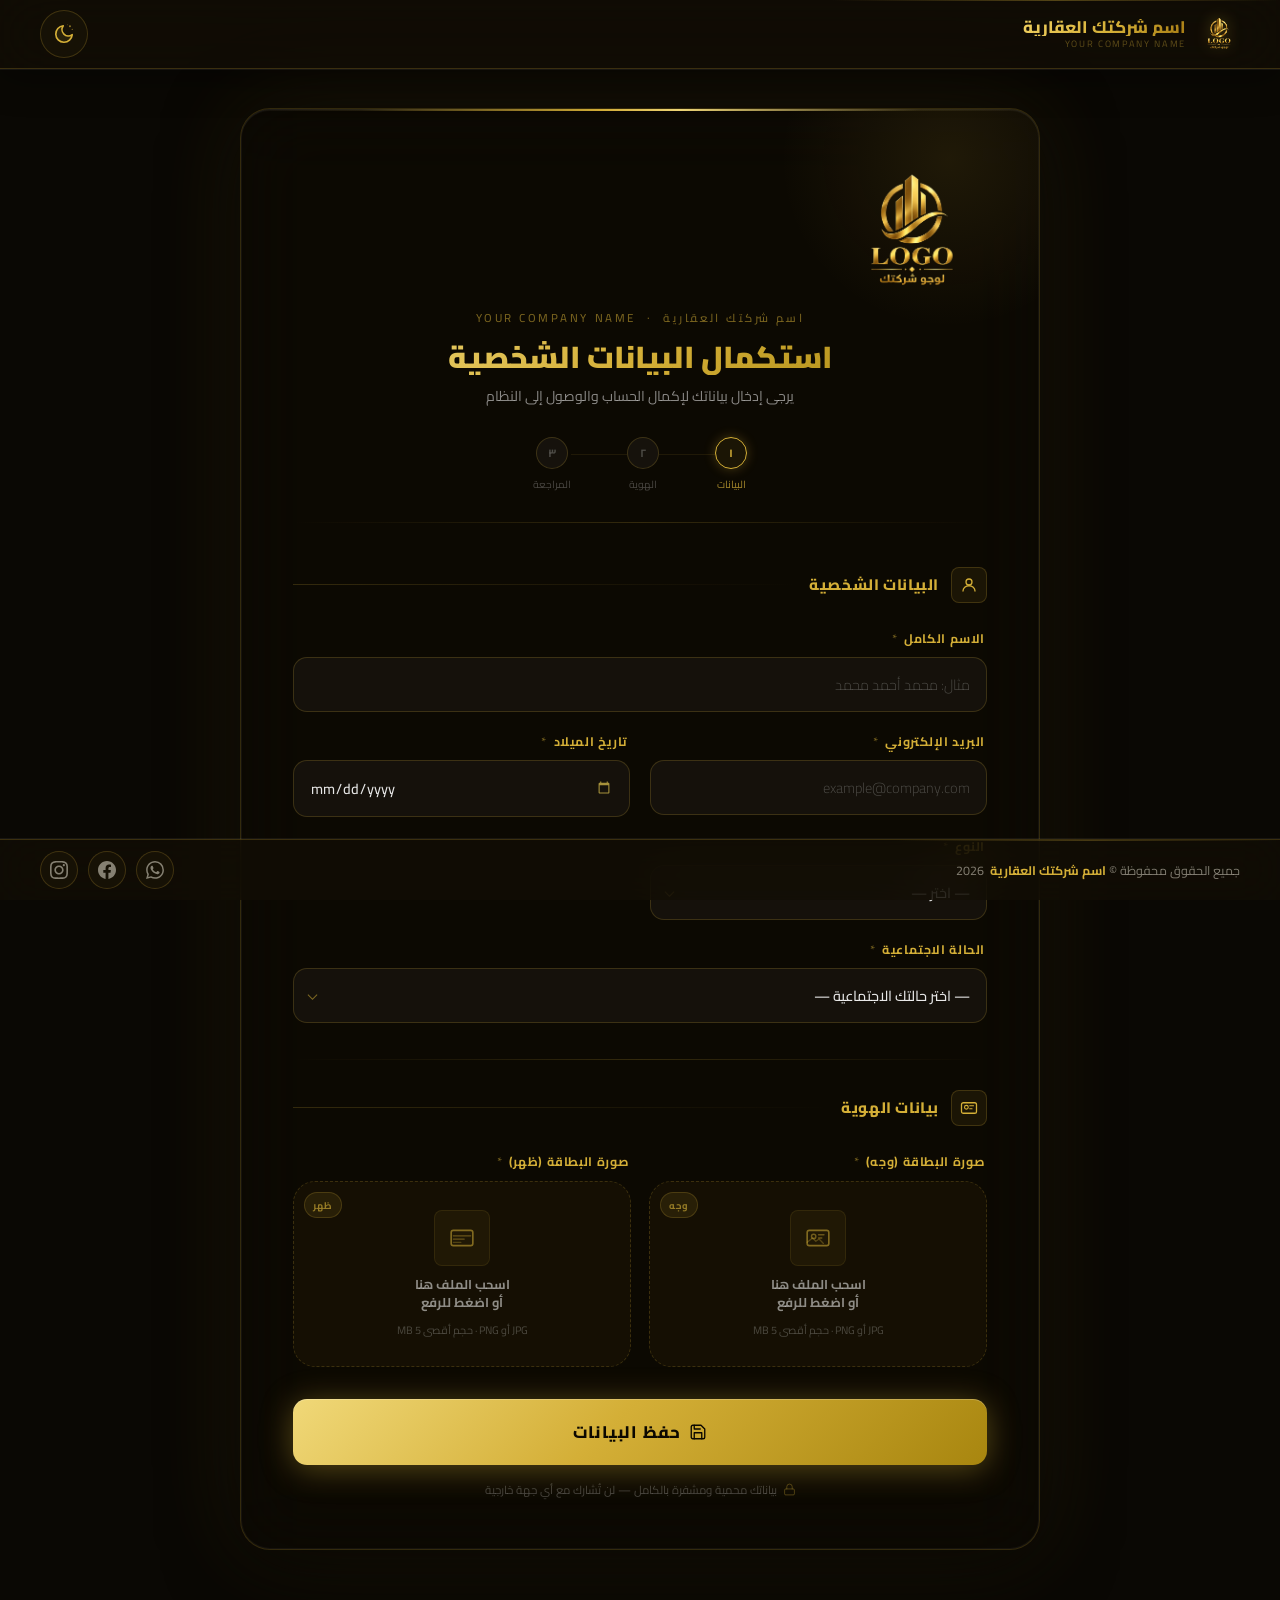
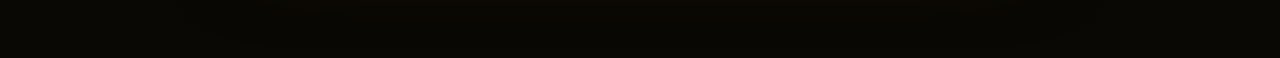
==== frist-register.html @ 08006847 "Add files via upload" ====
<!DOCTYPE html>
<html lang="ar" dir="rtl">

<head>
    <meta charset="UTF-8" />
    <meta name="viewport" content="width=device-width, initial-scale=1.0" />
    <title>استكمال البيانات — اسم شركتك العقارية</title>
    <!-- Favicon لجميع الأجهزة -->
    <link rel="icon" type="image/png" sizes="512x512" href="IMG/logo.png">
    <link rel="preconnect" href="https://fonts.googleapis.com" />
    <link href="https://fonts.googleapis.com/css2?family=Cairo:wght@300;400;500;600;700;800;900&display=swap"
        rel="stylesheet" />
    <!-- css link -->
    <link rel="stylesheet" href="CSS/register.css">
    <link rel="stylesheet" href="CSS/nav.css">
    <link rel="stylesheet" href="CSS/footer.css">
</head>

<body>
    <!-- =====================================================
    NAVBAR
====================================================== -->
    <header id="navbar" role="banner">
        <a class="nav-brand" href="#" aria-label="الصفحة الرئيسية — اسم شركتك العقارية">
            <!-- Logo mark -->
            <img src="IMG/logo.png" alt="شعار شركتك العقارية" class="nav-logo">
            <div class="nav-brand-text">
                <span class="nav-name-ar">اسم شركتك العقارية</span>
                <span class="nav-name-en">Your Company Name</span>
            </div>
        </a>

        <!-- Theme toggle -->
        <button class="theme-btn" id="themeToggle" aria-label="تبديل الوضع المظلم / الفاتح" type="button">
            <!-- Moon (dark mode icon) -->
            <svg class="theme-icon icon-moon" viewBox="0 0 24 24" fill="none" xmlns="http://www.w3.org/2000/svg"
                aria-hidden="true">
                <path d="M21 12.79A9 9 0 1 1 11.21 3a7 7 0 0 0 9.79 9.79z" stroke="#D4AF37" stroke-width="1.8"
                    stroke-linecap="round" stroke-linejoin="round" fill="rgba(212,175,55,.10)" />
                <!-- Stars -->
                <circle cx="18.5" cy="3.5" r="1" fill="#D4AF37" opacity=".7" />
                <circle cx="21" cy="7" r=".7" fill="#D4AF37" opacity=".5" />
                <circle cx="16" cy="2" r=".5" fill="#D4AF37" opacity=".6" />
            </svg>
            <!-- Sun (light mode icon) -->
            <svg class="theme-icon icon-sun" viewBox="0 0 24 24" fill="none" xmlns="http://www.w3.org/2000/svg"
                aria-hidden="true">
                <circle cx="12" cy="12" r="5" stroke="#D4AF37" stroke-width="1.8" fill="rgba(212,175,55,.15)" />
                <g stroke="#D4AF37" stroke-width="1.6" stroke-linecap="round">
                    <line x1="12" y1="2" x2="12" y2="4.5" />
                    <line x1="12" y1="19.5" x2="12" y2="22" />
                    <line x1="2" y1="12" x2="4.5" y2="12" />
                    <line x1="19.5" y1="12" x2="22" y2="12" />
                    <line x1="4.93" y1="4.93" x2="6.76" y2="6.76" />
                    <line x1="17.24" y1="17.24" x2="19.07" y2="19.07" />
                    <line x1="4.93" y1="19.07" x2="6.76" y2="17.24" />
                    <line x1="17.24" y1="6.76" x2="19.07" y2="4.93" />
                </g>
            </svg>
        </button>
    </header>
    <!-- finsh nav -->
    <div class="nq-view-root">

        <div class="nq-card" role="main">

            <!-- Shine animation layer -->
            <div class="nq-card-shine" aria-hidden="true"></div>

            <!-- ── CARD HEADER ─────────────────────────────── -->
            <div class="nq-card-header">

                <!-- Logo mark -->
                <div class="loader-logo-mark">
                    <img src="IMG/logo.png" alt="شعار شركتك العقارية" class="loader-logo">
                </div>
                <span class="nq-company-name">اسم شركتك العقارية &nbsp;·&nbsp; YOUR COMPANY NAME</span>
                <h1 class="nq-card-title">استكمال البيانات الشخصية</h1>
                <p class="nq-card-desc">يرجى إدخال بياناتك لإكمال الحساب والوصول إلى النظام</p>

                <!-- Progress steps -->
                <nav class="nq-progress" aria-label="خطوات الإكمال">
                    <!-- Step 1 — active -->
                    <div class="nq-step is-active" aria-current="step">
                        <div class="nq-step-dot" aria-label="الخطوة الأولى: البيانات الشخصية">١</div>
                        <span class="nq-step-label">البيانات</span>
                    </div>
                    <div class="nq-step-connector" aria-hidden="true"></div>
                    <!-- Step 2 -->
                    <div class="nq-step">
                        <div class="nq-step-dot" aria-label="الخطوة الثانية: الهوية">٢</div>
                        <span class="nq-step-label">الهوية</span>
                    </div>
                    <div class="nq-step-connector" aria-hidden="true"></div>
                    <!-- Step 3 -->
                    <div class="nq-step">
                        <div class="nq-step-dot" aria-label="الخطوة الثالثة: المراجعة">٣</div>
                        <span class="nq-step-label">المراجعة</span>
                    </div>
                </nav>

                <div class="nq-header-rule" aria-hidden="true"></div>
            </div>

            <!-- ── CARD BODY — FORM ────────────────────────── -->
            <div class="nq-card-body">
                <div class="nq-validation-summary" role="alert" aria-live="polite">
                    <!-- MVC validation errors render here -->
                    <p>يوجد أخطاء في البيانات المُدخلة. يرجى مراجعة الحقول أدناه.</p>
                </div>
                <form method="post" enctype="multipart/form-data" action="#" novalidate
                    aria-label="نموذج استكمال البيانات الشخصية">
                    <input type="hidden" name="__RequestVerificationToken" value="" />
                    <!-- ═══════════════════════════════════
            SECTION 1 — البيانات الشخصية
    ════════════════════════════════════ -->
                    <section class="nq-section" aria-labelledby="sec-personal">

                        <div class="nq-section-head">
                            <div class="nq-section-icon" aria-hidden="true">
                                <svg width="18" height="18" viewBox="0 0 24 24" fill="none"
                                    xmlns="http://www.w3.org/2000/svg">
                                    <circle cx="12" cy="8" r="4" stroke="#D4AF37" stroke-width="1.7"
                                        stroke-linecap="round" />
                                    <path d="M4 20c0-4 3.6-7 8-7s8 3 8 7" stroke="#D4AF37" stroke-width="1.7"
                                        stroke-linecap="round" stroke-linejoin="round" />
                                </svg>
                            </div>
                            <h2 class="nq-section-title" id="sec-personal">البيانات الشخصية</h2>
                            <div class="nq-section-rule" aria-hidden="true"></div>
                        </div>

                        <div class="nq-fields-grid">

                            <!-- 1. الاسم كامل -->
                            <div class="nq-field nq-field-full">
                                <label class="nq-label" for="FullName">
                                    الاسم الكامل
                                    <span class="nq-req" aria-label="حقل مطلوب">*</span>
                                </label>
                                <input class="nq-input" type="text" id="FullName" name="FullName"
                                    placeholder="مثال: محمد أحمد محمد " maxlength="120" autocomplete="name" required
                                    aria-required="true" aria-describedby="FullName-error" />
                                <span class="nq-field-error" id="FullName-error" role="alert"></span>
                            </div>

                            <!-- 2. الإيميل -->
                            <div class="nq-field">
                                <label class="nq-label" for="Email">
                                    البريد الإلكتروني
                                    <span class="nq-req" aria-label="حقل مطلوب">*</span>
                                </label>
                                <input class="nq-input" type="email" id="Email" name="Email"
                                    placeholder="example@company.com" maxlength="255" autocomplete="email"
                                    inputmode="email" required aria-required="true" aria-describedby="Email-error" />
                                <span class="nq-field-error" id="Email-error" role="alert"></span>
                            </div>

                            <!-- 3. تاريخ الميلاد -->
                            <div class="nq-field">
                                <label class="nq-label" for="DateOfBirth">
                                    تاريخ الميلاد
                                    <span class="nq-req" aria-label="حقل مطلوب">*</span>
                                </label>
                                <input class="nq-input" type="date" id="DateOfBirth" name="DateOfBirth" max="2005-12-31"
                                    min="1940-01-01" required aria-required="true"
                                    aria-describedby="DateOfBirth-error" />
                                <span class="nq-field-error" id="DateOfBirth-error" role="alert"></span>
                            </div>

                            <!-- 4. النوع -->
                            <div class="nq-field">
                                <label class="nq-label" for="Gender">
                                    النوع
                                    <span class="nq-req" aria-label="حقل مطلوب">*</span>
                                </label>
                                <div class="nq-select-wrap">
                                    <select class="nq-select" id="Gender" name="Gender" required aria-required="true"
                                        aria-describedby="Gender-error">
                                        <option value="" disabled selected>— اختر —</option>
                                        <option value="male">ذكر</option>
                                        <option value="female">أنثى</option>
                                    </select>
                                </div>
                                <span class="nq-field-error" id="Gender-error" role="alert"></span>
                            </div>

                            <!-- 5. الحالة الاجتماعية -->
                            <div class="nq-field nq-field-full">
                                <label class="nq-label" for="MaritalStatus">
                                    الحالة الاجتماعية
                                    <span class="nq-req" aria-label="حقل مطلوب">*</span>
                                </label>
                                <div class="nq-select-wrap">
                                    <select class="nq-select" id="MaritalStatus" name="MaritalStatus" required
                                        aria-required="true" aria-describedby="MaritalStatus-error">
                                        <option value="" disabled selected>— اختر حالتك الاجتماعية —</option>
                                        <option value="married">متزوج</option>
                                        <option value="single">أعزب</option>
                                    </select>
                                </div>
                                <span class="nq-field-error" id="MaritalStatus-error" role="alert"></span>
                            </div>

                        </div>
                    </section><!-- /section 1 -->

                    <!-- Divider -->
                    <div class="nq-divider" aria-hidden="true"></div>

                    <!-- ═══════════════════════════════════
            SECTION 2 — بيانات الهوية
    ════════════════════════════════════ -->
                    <section class="nq-section" aria-labelledby="sec-identity">

                        <div class="nq-section-head">
                            <div class="nq-section-icon" aria-hidden="true">
                                <svg width="18" height="18" viewBox="0 0 24 24" fill="none"
                                    xmlns="http://www.w3.org/2000/svg">
                                    <rect x="2" y="5" width="20" height="14" rx="2.5" stroke="#D4AF37"
                                        stroke-width="1.7" />
                                    <circle cx="8.5" cy="11" r="2.5" stroke="#D4AF37" stroke-width="1.5" />
                                    <path d="M13 9h5M13 13h3" stroke="#D4AF37" stroke-width="1.6"
                                        stroke-linecap="round" />
                                </svg>
                            </div>
                            <h2 class="nq-section-title" id="sec-identity">بيانات الهوية</h2>
                            <div class="nq-section-rule" aria-hidden="true"></div>
                        </div>

                        <div class="nq-uploads-grid">

                            <!-- Upload: وش البطاقة -->
                            <div class="nq-upload-field">
                                <label class="nq-label" for="IdFront">
                                    صورة البطاقة <em style="font-style:normal;">(وجه)</em>
                                    <span class="nq-req" aria-label="حقل مطلوب">*</span>
                                </label>

                                <div class="nq-upload-zone" role="button" tabindex="0"
                                    aria-label="ارفع صورة وجه البطاقة الوطنية">
                                    <!-- Badge -->
                                    <span class="nq-upload-badge" aria-hidden="true">وجه</span>

                                    <!-- Preview area-->
                                    <div class="nq-upload-preview" aria-hidden="true">
                                        <svg width="26" height="26" viewBox="0 0 24 24" fill="none"
                                            xmlns="http://www.w3.org/2000/svg">
                                            <rect x="2" y="5" width="20" height="14" rx="2"
                                                stroke="rgba(212,175,55,.55)" stroke-width="1.5" />
                                            <circle cx="8" cy="10.5" r="2" stroke="rgba(212,175,55,.45)"
                                                stroke-width="1.3" />
                                            <path d="M12.5 9h5M12.5 12h3" stroke="rgba(212,175,55,.40)"
                                                stroke-width="1.3" stroke-linecap="round" />
                                            <path d="M2 16l5-4 3 3 3-2 4 4" stroke="rgba(212,175,55,.30)"
                                                stroke-width="1.2" stroke-linecap="round" stroke-linejoin="round" />
                                        </svg>
                                    </div>
                                    <span class="nq-upload-label">اسحب الملف هنا<br />أو اضغط للرفع</span>
                                    <span class="nq-upload-hint">JPG أو PNG · حجم أقصى 5 MB</span>
                                    <input type="file" id="IdFront" name="IdFront"
                                        accept="image/jpeg,image/png,image/webp" required aria-required="true"
                                        aria-describedby="IdFront-error" />
                                </div>
                                <span class="nq-field-error" id="IdFront-error" role="alert"></span>
                            </div>

                            <!-- Upload: ضهر البطاقة -->
                            <div class="nq-upload-field">
                                <label class="nq-label" for="IdBack">
                                    صورة البطاقة <em style="font-style:normal;">(ظهر)</em>
                                    <span class="nq-req" aria-label="حقل مطلوب">*</span>
                                </label>

                                <div class="nq-upload-zone" role="button" tabindex="0"
                                    aria-label="ارفع صورة ظهر البطاقة الوطنية">
                                    <span class="nq-upload-badge" aria-hidden="true">ظهر</span>

                                    <div class="nq-upload-preview" aria-hidden="true">
                                        <svg width="26" height="26" viewBox="0 0 24 24" fill="none"
                                            xmlns="http://www.w3.org/2000/svg">
                                            <rect x="2" y="5" width="20" height="14" rx="2"
                                                stroke="rgba(212,175,55,.55)" stroke-width="1.5" />
                                            <path d="M4 10h16M4 13h10" stroke="rgba(212,175,55,.40)" stroke-width="1.3"
                                                stroke-linecap="round" />
                                            <path d="M4 16h7" stroke="rgba(212,175,55,.28)" stroke-width="1.2"
                                                stroke-linecap="round" />
                                        </svg>
                                    </div>

                                    <span class="nq-upload-label">اسحب الملف هنا<br />أو اضغط للرفع</span>
                                    <span class="nq-upload-hint">JPG أو PNG · حجم أقصى 5 MB</span>

                                    <input type="file" id="IdBack" name="IdBack"
                                        accept="image/jpeg,image/png,image/webp" required aria-required="true"
                                        aria-describedby="IdBack-error" />
                                </div>
                                <span class="nq-field-error" id="IdBack-error" role="alert"></span>
                            </div>

                        </div>
                    </section><!-- /section 2 -->

                    <!-- ── Submit area ───────────────────────── -->
                    <div class="nq-submit-wrap">

                        <button type="submit" class="nq-btn-submit">
                            <span class="nq-btn-label">
                                <!-- Save icon -->
                                <svg width="18" height="18" viewBox="0 0 24 24" fill="none"
                                    xmlns="http://www.w3.org/2000/svg" aria-hidden="true">
                                    <path d="M19 21H5a2 2 0 0 1-2-2V5a2 2 0 0 1 2-2h11l5 5v11a2 2 0 0 1-2 2z"
                                        stroke="currentColor" stroke-width="1.8" stroke-linecap="round"
                                        stroke-linejoin="round" />
                                    <polyline points="17 21 17 13 7 13 7 21" stroke="currentColor" stroke-width="1.8"
                                        stroke-linecap="round" stroke-linejoin="round" />
                                    <polyline points="7 3 7 8 15 8" stroke="currentColor" stroke-width="1.8"
                                        stroke-linecap="round" stroke-linejoin="round" />
                                </svg>
                                حفظ البيانات
                            </span>
                        </button>

                        <p class="nq-submit-note">
                            <svg width="13" height="13" viewBox="0 0 24 24" fill="none"
                                xmlns="http://www.w3.org/2000/svg" aria-hidden="true">
                                <rect x="3" y="11" width="18" height="11" rx="2" stroke="rgba(212,175,55,.40)"
                                    stroke-width="1.5" />
                                <path d="M7 11V7a5 5 0 0 1 10 0v4" stroke="rgba(212,175,55,.40)" stroke-width="1.5"
                                    stroke-linecap="round" />
                            </svg>
                            بياناتك محمية ومشفرة بالكامل — لن تُشارك مع أي جهة خارجية
                        </p>
                    </div>
                </form>
            </div>
        </div>
    </div>
    <!-- =====================================================
    FOOTER
====================================================== -->
    <footer id="footer" role="contentinfo">
        <p class="footer-copy">
            جميع الحقوق محفوظة © <b>اسم شركتك العقارية</b> &nbsp;2026
        </p>

        <div class="social-row" role="list" aria-label="روابط التواصل الاجتماعي">
            <!-- WhatsApp -->
            <a href="#" class="social-btn" role="listitem" aria-label="واتساب" title="واتساب">
                <svg width="18" height="18" viewBox="0 0 24 24" fill="currentColor" xmlns="http://www.w3.org/2000/svg"
                    aria-hidden="true">
                    <path
                        d="M17.472 14.382c-.297-.149-1.758-.867-2.03-.967-.273-.099-.471-.148-.67.15-.197.297-.767.966-.94 1.164-.173.199-.347.223-.644.075-.297-.15-1.255-.463-2.39-1.475-.883-.788-1.48-1.761-1.653-2.059-.173-.297-.018-.458.13-.606.134-.133.298-.347.446-.52.149-.174.198-.298.298-.497.099-.198.05-.371-.025-.52-.075-.149-.669-1.612-.916-2.207-.242-.579-.487-.5-.669-.51-.173-.008-.371-.01-.57-.01-.198 0-.52.074-.792.372-.272.297-1.04 1.016-1.04 2.479 0 1.462 1.065 2.875 1.213 3.074.149.198 2.096 3.2 5.077 4.487.709.306 1.262.489 1.694.625.712.227 1.36.195 1.871.118.571-.085 1.758-.719 2.006-1.413.248-.694.248-1.289.173-1.413-.074-.124-.272-.198-.57-.347m-5.421 7.403h-.004a9.87 9.87 0 0 1-5.031-1.378l-.361-.214-3.741.982.998-3.648-.235-.374a9.86 9.86 0 0 1-1.51-5.26c.001-5.45 4.436-9.884 9.888-9.884 2.64 0 5.122 1.03 6.988 2.898a9.825 9.825 0 0 1 2.893 6.994c-.003 5.45-4.437 9.884-9.885 9.884m8.413-18.297A11.815 11.815 0 0 0 12.05 0C5.495 0 .16 5.335.157 11.892c0 2.096.547 4.142 1.588 5.945L.057 24l6.305-1.654a11.882 11.882 0 0 0 5.683 1.448h.005c6.554 0 11.89-5.335 11.893-11.893a11.821 11.821 0 0 0-3.48-8.413z" />
                </svg>
            </a>

            <!-- Facebook -->
            <a href="#" class="social-btn" role="listitem" aria-label="فيسبوك" title="فيسبوك">
                <svg width="18" height="18" viewBox="0 0 24 24" fill="currentColor" xmlns="http://www.w3.org/2000/svg"
                    aria-hidden="true">
                    <path
                        d="M24 12.073c0-6.627-5.373-12-12-12s-12 5.373-12 12c0 5.99 4.388 10.954 10.125 11.854v-8.385H7.078v-3.47h3.047V9.43c0-3.007 1.792-4.669 4.533-4.669 1.312 0 2.686.235 2.686.235v2.953H15.83c-1.491 0-1.956.925-1.956 1.874v2.25h3.328l-.532 3.47h-2.796v8.385C19.612 23.027 24 18.062 24 12.073z" />
                </svg>
            </a>

            <!-- Instagram -->
            <a href="#" class="social-btn" role="listitem" aria-label="إنستغرام" title="إنستغرام">
                <svg width="18" height="18" viewBox="0 0 24 24" fill="currentColor" xmlns="http://www.w3.org/2000/svg"
                    aria-hidden="true">
                    <path
                        d="M12 2.163c3.204 0 3.584.012 4.85.07 3.252.148 4.771 1.691 4.919 4.919.058 1.265.069 1.645.069 4.849 0 3.205-.012 3.584-.069 4.849-.149 3.225-1.664 4.771-4.919 4.919-1.266.058-1.644.07-4.85.07-3.204 0-3.584-.012-4.849-.07-3.26-.149-4.771-1.699-4.919-4.92-.058-1.265-.07-1.644-.07-4.849 0-3.204.013-3.583.07-4.849.149-3.227 1.664-4.771 4.919-4.919 1.266-.057 1.645-.069 4.849-.069zm0-2.163c-3.259 0-3.667.014-4.947.072-4.358.2-6.78 2.618-6.98 6.98-.059 1.281-.073 1.689-.073 4.948 0 3.259.014 3.668.072 4.948.2 4.358 2.618 6.78 6.98 6.98 1.281.058 1.689.072 4.948.072 3.259 0 3.668-.014 4.948-.072 4.354-.2 6.782-2.618 6.979-6.98.059-1.28.073-1.689.073-4.948 0-3.259-.014-3.667-.072-4.947-.196-4.354-2.617-6.78-6.979-6.98-1.281-.059-1.69-.073-4.949-.073zm0 5.838c-3.403 0-6.162 2.759-6.162 6.162s2.759 6.163 6.162 6.163 6.162-2.759 6.162-6.163c0-3.403-2.759-6.162-6.162-6.162zm0 10.162c-2.209 0-4-1.79-4-4 0-2.209 1.791-4 4-4s4 1.791 4 4c0 2.21-1.791 4-4 4zm6.406-11.845c-.796 0-1.441.645-1.441 1.44s.645 1.44 1.441 1.44c.795 0 1.439-.645 1.439-1.44s-.644-1.44-1.439-1.44z" />
                </svg>
            </a>
        </div>
    </footer>
    <script src="JS/nav.js"></script>
    <script src="JS/register.js"></script>
</body>

</html>
---- CSS/register.css ----
.nq-view-root {
    /* Gold scale */
    --nq-gold-50: #fdf8e7;
    --nq-gold-200: #f0d878;
    --nq-gold-400: #D4AF37;
    --nq-gold-600: #a8860f;
    --nq-gold-800: #5c4a06;

    /* Neutrals */
    --nq-black: #0F0F0F;
    --nq-white: #FFFFFF;
    --nq-ink: rgba(255, 255, 255, 0.90);
    --nq-ink-muted: rgba(255, 255, 255, 0.52);
    --nq-ink-faint: rgba(255, 255, 255, 0.24);

    /* Glass surfaces */
    --nq-glass-card: rgba(14, 11, 4, 0.62);
    --nq-glass-inner: rgba(255, 255, 255, 0.042);
    --nq-glass-input: rgba(255, 255, 255, 0.038);
    --nq-glass-input-f: rgba(212, 175, 55, 0.085);
    --nq-glass-upload: rgba(212, 175, 55, 0.048);

    /* Borders */
    --nq-border: rgba(212, 175, 55, 0.20);
    --nq-border-strong: rgba(212, 175, 55, 0.55);
    --nq-border-faint: rgba(212, 175, 55, 0.10);

    /* Glow */
    --nq-glow-card: rgba(212, 175, 55, 0.12);
    --nq-glow-input: rgba(212, 175, 55, 0.10);
    --nq-glow-btn: rgba(212, 175, 55, 0.45);

    /* Radius */
    --nq-r-sm: 8px;
    --nq-r-md: 14px;
    --nq-r-lg: 22px;
    --nq-r-xl: 30px;

    /* Motion */
    --nq-ease: cubic-bezier(.4, 0, .2, 1);
    --nq-t-fast: .17s;
    --nq-t-med: .32s;
    --nq-t-slow: .58s;

    /* Font */
    font-family: 'Cairo', sans-serif;
}

/* ============================================================
    SCOPED RESET — only inside this view
============================================================ */
.nq-view-root *,
.nq-view-root *::before,
.nq-view-root *::after {
    box-sizing: border-box;
    margin: 0;
    padding: 0;
}

/* ============================================================
    VIEW WRAPPER
    This is the mountpoint. Parent layout controls the page bg.
============================================================ */
.nq-view-root {
    display: flex;
    align-items: flex-start;
    justify-content: center;
    min-height: 100%;
    width: 100%;
}

/* ============================================================
    CARD
============================================================ */
.nq-card {
    width: 100%;
    max-width: 800px;
    background: var(--nq-glass-card);
    border: 1px solid var(--nq-border);
    border-radius: var(--nq-r-xl);
    backdrop-filter: blur(36px) saturate(1.5);
    -webkit-backdrop-filter: blur(36px) saturate(1.5);
    box-shadow:
        0 0 0 1px rgba(255, 255, 255, .045) inset,
        0 2px 1px rgba(255, 255, 255, .04) inset,
        0 12px 72px rgba(0, 0, 0, .62),
        0 0 100px var(--nq-glow-card);
    overflow: hidden;
    position: relative;
    animation: nqCardIn .70s var(--nq-ease) both;
}

@keyframes nqCardIn {
    from {
        opacity: 0;
        transform: translateY(24px) scale(.97);
    }

    to {
        opacity: 1;
        transform: translateY(0) scale(1);
    }
}

/* Diagonal gold seam — top-right to top-left */
.nq-card::before {
    content: '';
    position: absolute;
    top: 0;
    right: 0;
    left: 0;
    height: 2px;
    background: linear-gradient(90deg,
            transparent 0%,
            rgba(212, 175, 55, .08) 15%,
            var(--nq-gold-400) 45%,
            var(--nq-gold-200) 55%,
            rgba(212, 175, 55, .08) 85%,
            transparent 100%);
    pointer-events: none;
}

/* Ambient glow orb behind card */
.nq-card::after {
    content: '';
    position: absolute;
    top: -120px;
    right: -80px;
    width: 340px;
    height: 340px;
    border-radius: 50%;
    background: radial-gradient(circle, rgba(212, 175, 55, .10) 0%, transparent 70%);
    pointer-events: none;
}

/* Gold sweep animation across card — CSS only, triggered on card hover */
.nq-card-shine {
    position: absolute;
    top: 0;
    bottom: 0;
    left: -120%;
    width: 55%;
    background: linear-gradient(90deg, transparent, rgba(212, 175, 55, .045), transparent);
    pointer-events: none;
    animation: nqShine 5s var(--nq-ease) 1.2s infinite;
}

@keyframes nqShine {
    0% {
        left: -120%;
        opacity: 0;
    }

    8% {
        opacity: 1;
    }

    100% {
        left: 180%;
        opacity: 0;
    }
}

/* ============================================================
    CARD HEADER
============================================================ */
.nq-card-header {
    padding: clamp(28px, 5vw, 48px) clamp(24px, 6vw, 52px) 0;
    text-align: center;
    position: relative;
    z-index: 1;
}

/* Logomark */
.nq-logomark {
    display: inline-flex;
    align-items: center;
    justify-content: center;
    width: 68px;
    height: 68px;
    border-radius: 50%;
    background: var(--nq-glass-inner);
    border: 1px solid var(--nq-border);
    box-shadow:
        0 0 28px rgba(212, 175, 55, .18),
        0 0 0 8px rgba(212, 175, 55, .04);
    margin-bottom: 20px;
    animation: nqLogoPulse 3s ease-in-out infinite;
}

@keyframes nqLogoPulse {

    0%,
    100% {
        box-shadow: 0 0 28px rgba(212, 175, 55, .18), 0 0 0 8px rgba(212, 175, 55, .04);
    }

    50% {
        box-shadow: 0 0 42px rgba(212, 175, 55, .30), 0 0 0 8px rgba(212, 175, 55, .08);
    }
}

.nq-company-name {
    display: block;
    font-size: .72rem;
    font-weight: 500;
    letter-spacing: .22em;
    color: rgba(212, 175, 55, .55);
    text-transform: uppercase;
    margin-bottom: 10px;
}

.nq-card-title {
    font-size: clamp(1.45rem, 3.5vw, 1.9rem);
    font-weight: 900;
    line-height: 1.2;
    background: linear-gradient(135deg, var(--nq-gold-200) 0%, var(--nq-gold-400) 50%, var(--nq-gold-600) 100%);
    -webkit-background-clip: text;
    -webkit-text-fill-color: transparent;
    background-clip: text;
    margin-bottom: 10px;
}

.nq-card-desc {
    font-size: .88rem;
    font-weight: 400;
    color: var(--nq-ink-muted);
    line-height: 1.65;
    margin-bottom: 6px;
}

/* Progress steps indicator */
.nq-progress {
    display: flex;
    align-items: center;
    justify-content: center;
    gap: 0;
    margin-top: 28px;
}

.nq-step {
    display: flex;
    flex-direction: column;
    align-items: center;
    gap: 6px;
}

.nq-step-dot {
    width: 32px;
    height: 32px;
    border-radius: 50%;
    border: 1.5px solid var(--nq-border);
    background: var(--nq-glass-inner);
    display: flex;
    align-items: center;
    justify-content: center;
    font-size: .7rem;
    font-weight: 700;
    color: var(--nq-ink-faint);
    transition: border-color var(--nq-t-med) var(--nq-ease),
        color var(--nq-t-med) var(--nq-ease),
        box-shadow var(--nq-t-med) var(--nq-ease);
}

.nq-step.is-active .nq-step-dot {
    border-color: var(--nq-gold-400);
    color: var(--nq-gold-400);
    box-shadow: 0 0 12px rgba(212, 175, 55, .30);
    background: rgba(212, 175, 55, .08);
}

.nq-step.is-done .nq-step-dot {
    border-color: var(--nq-gold-600);
    background: rgba(212, 175, 55, .12);
    color: var(--nq-gold-400);
}

.nq-step-label {
    font-size: .64rem;
    color: var(--nq-ink-faint);
    font-weight: 500;
    white-space: nowrap;
}

.nq-step.is-active .nq-step-label {
    color: rgba(212, 175, 55, .70);
}

.nq-step.is-done .nq-step-label {
    color: rgba(212, 175, 55, .45);
}

.nq-step-connector {
    flex: 1;
    min-width: 28px;
    max-width: 56px;
    height: 1px;
    background: var(--nq-border-faint);
    margin-bottom: 22px;
}

/* Divider under header */
.nq-header-rule {
    width: 100%;
    height: 1px;
    background: linear-gradient(90deg, transparent, var(--nq-border), transparent);
    margin-top: 28px;
}

/* ============================================================
    CARD BODY
============================================================ */
.nq-card-body {
    padding: clamp(24px, 5vw, 44px) clamp(24px, 6vw, 52px) clamp(28px, 5vw, 48px);
    position: relative;
    z-index: 1;
}

/* ── Section block ── */
.nq-section {
    margin-bottom: 36px;
}

.nq-section:last-of-type {
    margin-bottom: 0;
}

.nq-section-head {
    display: flex;
    align-items: center;
    gap: 12px;
    margin-bottom: 24px;
}

.nq-section-icon {
    flex-shrink: 0;
    width: 36px;
    height: 36px;
    border-radius: var(--nq-r-sm);
    background: rgba(212, 175, 55, .08);
    border: 1px solid var(--nq-border);
    display: flex;
    align-items: center;
    justify-content: center;
}

.nq-section-title {
    font-size: .95rem;
    font-weight: 800;
    color: var(--nq-gold-400);
    letter-spacing: .04em;
    line-height: 1;
}

.nq-section-rule {
    flex: 1;
    height: 1px;
    background: linear-gradient(90deg, var(--nq-border), transparent);
}

/* ── Field grid ── */
.nq-fields-grid {
    display: grid;
    grid-template-columns: 1fr 1fr;
    gap: 18px 20px;
}

.nq-field-full {
    grid-column: 1 / -1;
}

/* ── Field ── */
.nq-field {
    display: flex;
    flex-direction: column;
    gap: 7px;
}

.nq-label {
    font-size: .775rem;
    font-weight: 700;
    letter-spacing: .05em;
    color: var(--nq-gold-400);
    padding-right: 2px;
}

/* Required star */
.nq-label .nq-req {
    color: rgba(212, 175, 55, .55);
    margin-right: 3px;
    font-weight: 400;
}

/* Base input / select styles */
.nq-input,
.nq-select {
    width: 100%;
    padding: 13px 16px;
    font-family: 'Cairo', sans-serif;
    font-size: .90rem;
    font-weight: 500;
    color: var(--nq-ink);
    background: var(--nq-glass-input);
    border: 1.5px solid var(--nq-border);
    border-radius: var(--nq-r-md);
    outline: none;
    transition:
        background var(--nq-t-fast) var(--nq-ease),
        border-color var(--nq-t-fast) var(--nq-ease),
        box-shadow var(--nq-t-fast) var(--nq-ease);
    caret-color: var(--nq-gold-400);
    appearance: none;
    -webkit-appearance: none;
}

.nq-input::placeholder {
    color: var(--nq-ink-faint);
    font-weight: 300;
}

.nq-input:focus,
.nq-select:focus {
    background: var(--nq-glass-input-f);
    border-color: var(--nq-gold-400);
    box-shadow:
        0 0 0 3px rgba(212, 175, 55, .11),
        0 0 18px rgba(212, 175, 55, .09);
}

/* Hover state (non-focus) */
.nq-input:hover:not(:focus),
.nq-select:hover:not(:focus) {
    border-color: rgba(212, 175, 55, .40);
}

/* Date input — native calendar icon tint */
.nq-input[type="date"]::-webkit-calendar-picker-indicator {
    filter: invert(75%) sepia(60%) saturate(400%) hue-rotate(5deg);
    cursor: pointer;
    opacity: .65;
}

/* Select wrapper (for custom arrow) */
.nq-select-wrap {
    position: relative;
}

.nq-select-wrap::after {
    content: '';
    position: absolute;
    top: 50%;
    left: 16px;
    transform: translateY(-50%) rotate(45deg);
    width: 7px;
    height: 7px;
    border-right: 1.8px solid rgba(212, 175, 55, .55);
    border-bottom: 1.8px solid rgba(212, 175, 55, .55);
    pointer-events: none;
    transition: border-color var(--nq-t-fast);
}

.nq-select-wrap:focus-within::after {
    border-color: var(--nq-gold-400);
}

.nq-select {
    padding-left: 40px;
    /* space for arrow on LTR side (left in RTL layout) */
}

/* Select options (limited native styling) */
.nq-select option {
    background: #1a1408;
    color: var(--nq-ink);
    font-family: 'Cairo', sans-serif;
}

/* ── Section divider ── */
.nq-divider {
    height: 1px;
    background: linear-gradient(90deg, transparent, var(--nq-border), transparent);
    margin: 30px 0;
}

/* ============================================================
    UPLOAD ZONE
============================================================ */
.nq-uploads-grid {
    display: grid;
    grid-template-columns: 1fr 1fr;
    gap: 18px;
}

.nq-upload-field {
    display: flex;
    flex-direction: column;
    gap: 8px;
}

.nq-upload-zone {
    position: relative;
    border: 1.5px dashed var(--nq-border);
    border-radius: var(--nq-r-lg);
    background: var(--nq-glass-upload);
    padding: 28px 16px;
    display: flex;
    flex-direction: column;
    align-items: center;
    justify-content: center;
    gap: 10px;
    cursor: pointer;
    text-align: center;
    transition:
        border-color var(--nq-t-med) var(--nq-ease),
        background var(--nq-t-med) var(--nq-ease),
        box-shadow var(--nq-t-med) var(--nq-ease),
        transform var(--nq-t-med) var(--nq-ease);
    overflow: hidden;
    min-height: 160px;
}

.nq-upload-zone:hover {
    border-color: var(--nq-gold-400);
    background: rgba(212, 175, 55, .07);
    box-shadow:
        0 0 28px rgba(212, 175, 55, .12),
        0 0 0 1px rgba(212, 175, 55, .12) inset;
    transform: translateY(-2px);
}

/* Focus-within (when inner file input is focused via keyboard) */
.nq-upload-zone:focus-within {
    border-color: var(--nq-gold-400);
    box-shadow: 0 0 0 3px rgba(212, 175, 55, .14);
    outline: none;
}

/* Invisible real file input covers entire zone */
.nq-upload-zone input[type="file"] {
    position: absolute;
    inset: 0;
    width: 100%;
    height: 100%;
    opacity: 0;
    cursor: pointer;
    z-index: 2;
}

/* Visual preview placeholder (static — backend renders actual preview) */
.nq-upload-preview {
    width: 56px;
    height: 56px;
    border-radius: var(--nq-r-sm);
    background: rgba(212, 175, 55, .06);
    border: 1px solid var(--nq-border-faint);
    display: flex;
    align-items: center;
    justify-content: center;
    flex-shrink: 0;
    transition: background var(--nq-t-med) var(--nq-ease);
}

.nq-upload-zone:hover .nq-upload-preview {
    background: rgba(212, 175, 55, .12);
}

.nq-upload-label {
    font-size: .80rem;
    font-weight: 700;
    color: var(--nq-ink-muted);
    line-height: 1.4;
    transition: color var(--nq-t-fast);
}

.nq-upload-zone:hover .nq-upload-label {
    color: var(--nq-ink);
}

.nq-upload-hint {
    font-size: .68rem;
    color: var(--nq-ink-faint);
    font-weight: 400;
    line-height: 1.5;
}

/* Gold badge on upload zone */
.nq-upload-badge {
    position: absolute;
    top: 10px;
    left: 10px;
    padding: 3px 8px;
    border-radius: 20px;
    background: rgba(212, 175, 55, .10);
    border: 1px solid var(--nq-border);
    font-size: .60rem;
    font-weight: 700;
    color: rgba(212, 175, 55, .65);
    letter-spacing: .06em;
    pointer-events: none;
}

/* ============================================================
    VALIDATION SUMMARY PLACEHOLDER
============================================================ */
.nq-validation-summary {
    display: none;
    background: rgba(180, 40, 40, .12);
    border: 1px solid rgba(220, 60, 60, .28);
    border-radius: var(--nq-r-md);
    padding: 14px 18px;
    margin-bottom: 22px;
}

.nq-validation-summary p {
    font-size: .80rem;
    color: #f08080;
    font-weight: 500;
    line-height: 1.6;
}

.nq-field-error {
    font-size: .72rem;
    color: #e07878;
    font-weight: 500;
    display: none;
}

/* ============================================================
    SUBMIT BUTTON
============================================================ */
.nq-submit-wrap {
    margin-top: 32px;
    display: flex;
    flex-direction: column;
    align-items: stretch;
    gap: 14px;
}

.nq-btn-submit {
    width: 100%;
    padding: 17px 28px;
    font-family: 'Cairo', sans-serif;
    font-size: 1.05rem;
    font-weight: 800;
    letter-spacing: .05em;
    color: #0c0800;
    background: linear-gradient(135deg,
            var(--nq-gold-200) 0%,
            var(--nq-gold-400) 45%,
            var(--nq-gold-600) 100%);
    border: none;
    border-radius: var(--nq-r-md);
    cursor: pointer;
    position: relative;
    overflow: hidden;
    box-shadow:
        0 4px 32px rgba(212, 175, 55, .38),
        0 1px 0 rgba(255, 255, 255, .22) inset;
    transition:
        transform var(--nq-t-fast) var(--nq-ease),
        box-shadow var(--nq-t-fast) var(--nq-ease),
        filter var(--nq-t-fast) var(--nq-ease);
}

.nq-btn-submit:hover {
    transform: translateY(-2px);
    box-shadow:
        0 8px 48px var(--nq-glow-btn),
        0 1px 0 rgba(255, 255, 255, .22) inset;
    filter: brightness(1.05);
}

.nq-btn-submit:active {
    transform: translateY(0) scale(.985);
    box-shadow: 0 3px 16px rgba(212, 175, 55, .28);
}

.nq-btn-submit:focus-visible {
    outline: 2px solid var(--nq-gold-400);
    outline-offset: 3px;
}

/* Shimmer pass on hover — CSS keyframe, no JS */
.nq-btn-submit::before {
    content: '';
    position: absolute;
    top: 0;
    bottom: 0;
    left: -120%;
    width: 60%;
    background: linear-gradient(90deg, transparent, rgba(255, 255, 255, .28), transparent);
    transform: skewX(-15deg);
    pointer-events: none;
}

.nq-btn-submit:hover::before {
    animation: nqBtnShimmer .50s var(--nq-ease) forwards;
}

@keyframes nqBtnShimmer {
    from {
        left: -120%;
    }

    to {
        left: 160%;
    }
}

.nq-btn-label {
    position: relative;
    z-index: 1;
    display: flex;
    align-items: center;
    justify-content: center;
    gap: 8px;
}

/* Secure note under button */
.nq-submit-note {
    display: flex;
    align-items: center;
    justify-content: center;
    gap: 6px;
    font-size: .72rem;
    color: var(--nq-ink-faint);
    font-weight: 400;
}

/* ============================================================
    RESPONSIVE
============================================================ */
@media (max-width: 580px) {
    .nq-fields-grid {
        grid-template-columns: 1fr;
    }

    .nq-field-full {
        grid-column: 1;
    }

    .nq-uploads-grid {
        grid-template-columns: 1fr;
    }

    .nq-upload-zone {
        min-height: 130px;
        padding: 22px 14px;
    }

    .nq-progress {
        gap: 0;
    }

    .nq-step-connector {
        min-width: 18px;
        max-width: 32px;
    }
}

@media (max-width: 360px) {

    .nq-card-header,
    .nq-card-body {
        padding-right: 16px;
        padding-left: 16px;
    }
    
}
@media (min-width : 375px) {
    .nq-view-root {
            padding-top: 100px;
            padding-bottom: 100px;
        }
}

/* ============================================================
    REDUCED MOTION
============================================================ */
@media (prefers-reduced-motion: reduce) {

    .nq-view-root *,
    .nq-view-root *::before,
    .nq-view-root *::after {
        animation-duration: .01ms !important;
        transition-duration: .01ms !important;
    }
}

html {
    font-size: 16px;
}

body {
    font-family: 'Cairo', sans-serif;
    background: var(--bg-canvas);
    color: var(--text-primary);
    min-height: 100svh;
    overflow-x: hidden;
    transition: background var(--t-slow), color var(--t-slow);
    position: relative;
}
.loader-logo {
    width: 150px;
    height: 150px;
    object-fit: contain;
    display: block;
}
/* Center logo mark */
.loader-logo-mark {
    position: relative;
    z-index: 2;
    animation: logoPulse 2.4s ease-in-out infinite;
}
---- CSS/nav.css ----
/* ============================================================
       DESIGN TOKENS
    ============================================================ */
:root {
    /* Gold scale */
    --gold-100: #fdf6d8;
    --gold-300: #f0d060;
    --gold-500: #D4AF37;
    --gold-700: #a87d14;
    --gold-900: #5a3e05;

    /* Glass */
    --glass-bg-dark: rgba(10, 8, 4, 0.55);
    --glass-bg-light: rgba(255, 252, 240, 0.55);
    --glass-border-dark: rgba(212, 175, 55, 0.22);
    --glass-border-light: rgba(212, 175, 55, 0.45);
    --glass-highlight: rgba(255, 255, 255, 0.06);

    /* Surfaces (dark default) */
    --bg-canvas: #0a0804;
    --bg-mid: #0f0d07;
    --surface-1: rgba(18, 14, 6, 0.72);
    --surface-2: rgba(28, 22, 8, 0.60);
    --border-col: rgba(212, 175, 55, 0.22);
    --text-primary: #f5f0e0;
    --text-muted: rgba(245, 240, 224, 0.50);
    --text-faint: rgba(245, 240, 224, 0.28);
    --input-bg: rgba(255, 255, 255, 0.04);
    --input-focus: rgba(212, 175, 55, 0.10);
    --shadow-glow: rgba(212, 175, 55, 0.18);
    --orb-a: rgba(212, 175, 55, 0.12);
    --orb-b: rgba(212, 175, 55, 0.06);
    --particle-col: rgba(212, 175, 55, 0.70);
    --building-fill: #1a1408;
    --building-win: rgba(212, 175, 55, 0.14);

    /* Spacing & radius */
    --r-sm: 10px;
    --r-md: 16px;
    --r-lg: 24px;
    --r-xl: 32px;

    /* Transitions */
    --t-fast: 0.18s cubic-bezier(.4, 0, .2, 1);
    --t-med: 0.34s cubic-bezier(.4, 0, .2, 1);
    --t-slow: 0.60s cubic-bezier(.4, 0, .2, 1);
}

/* Light theme overrides */
[data-theme="light"] {
    --bg-canvas: #f5edd4;
    --bg-mid: #ede2c0;
    --surface-1: rgba(255, 252, 240, 0.72);
    --surface-2: rgba(255, 250, 235, 0.60);
    --border-col: rgba(212, 175, 55, 0.40);
    --text-primary: #1a1200;
    --text-muted: rgba(26, 18, 0, 0.55);
    --text-faint: rgba(26, 18, 0, 0.32);
    --input-bg: rgba(255, 255, 255, 0.55);
    --input-focus: rgba(212, 175, 55, 0.14);
    --shadow-glow: rgba(212, 175, 55, 0.30);
    --orb-a: rgba(212, 175, 55, 0.20);
    --orb-b: rgba(212, 175, 55, 0.10);
    --particle-col: rgba(160, 120, 10, 0.55);
    --building-fill: #e8d89a;
    --building-win: rgba(180, 140, 20, 0.20);
}
/* ============================================================
       NAVBAR
    ============================================================ */
#navbar {
    position: fixed;
    top: 0;
    left: 0;
    right: 0;
    z-index: 200;
    height: 68px;
    display: flex;
    align-items: center;
    justify-content: space-between;
    padding: 0 clamp(16px, 4vw, 40px);
    background: var(--surface-1);
    backdrop-filter: blur(28px) saturate(1.6);
    -webkit-backdrop-filter: blur(28px) saturate(1.6);
    border-bottom: 1px solid var(--border-col);
    box-shadow:
        0 1px 0 var(--glass-highlight),
        0 4px 40px rgba(0, 0, 0, .45);
    transition: background var(--t-slow), border-color var(--t-slow), box-shadow var(--t-slow);
}

/* Left reflection line */
#navbar::after {
    content: '';
    position: absolute;
    top: 0;
    right: 0;
    width: 35%;
    height: 1px;
    background: linear-gradient(90deg, transparent, rgba(212, 175, 55, .35), transparent);
    pointer-events: none;
}

.nav-brand {
    display: flex;
    align-items: center;
    gap: 12px;
    text-decoration: none;
}

.nav-logo {
    width: 42px;
    height: 42px;
    object-fit: contain;
    flex-shrink: 0;
    display: block;
    filter: drop-shadow(0 0 8px rgba(212, 175, 55, .4));
}

.nav-brand-text {
    display: flex;
    flex-direction: column;
    line-height: 1;
}

.nav-name-ar {
    font-size: 1.05rem;
    font-weight: 800;
    background: linear-gradient(120deg, var(--gold-300) 0%, var(--gold-500) 55%, var(--gold-700) 100%);
    -webkit-background-clip: text;
    -webkit-text-fill-color: transparent;
    background-clip: text;
}

.nav-name-en {
    font-size: .58rem;
    font-weight: 400;
    letter-spacing: .18em;
    color: rgba(212, 175, 55, .40);
    text-transform: uppercase;
    margin-top: 3px;
}

/* Theme toggle */
.theme-btn {
    position: relative;
    width: 48px;
    height: 48px;
    border-radius: 50%;
    background: var(--surface-2);
    border: 1px solid var(--border-col);
    backdrop-filter: blur(12px);
    cursor: pointer;
    display: flex;
    align-items: center;
    justify-content: center;
    overflow: hidden;
    transition: border-color var(--t-med), box-shadow var(--t-med), background var(--t-slow);
    flex-shrink: 0;
}

.theme-btn:hover {
    border-color: var(--gold-500);
    box-shadow: 0 0 18px rgba(212, 175, 55, .35);
}

.theme-icon {
    position: absolute;
    width: 22px;
    height: 22px;
    transition: opacity var(--t-med), transform var(--t-med);
}

.icon-moon {
    opacity: 1;
    transform: rotate(0deg) scale(1);
}

.icon-sun {
    opacity: 0;
    transform: rotate(90deg) scale(.7);
}

[data-theme="light"] .icon-moon {
    opacity: 0;
    transform: rotate(-90deg) scale(.7);
}

[data-theme="light"] .icon-sun {
    opacity: 1;
    transform: rotate(0deg) scale(1);
}

/* ============================================================
       PAGE LAYOUT
    ============================================================ */
#page {
    position: relative;
    z-index: 10;
    min-height: 100svh;
    display: grid;
    place-items: center;
    padding: 100px 16px 90px;
}
/* ---------- Side Menu (offcanvas) ---------- */
/* navbar menu */
#sideMenu {
    transition: .5s ease;
}

.nq-side-menu {
    position: fixed;
    top: 0;
    bottom: 0;
    right: 0;
    width: 20rem;
    max-width: 85vw;
    padding: 5rem 1.5rem 1.5rem;
    border-left: 1px solid var(--border-col);
    transform: translateX(100%);
    transition: transform var(--t-slow);
    z-index: 250;
    overflow-y: auto;
}

.nq-side-menu.is-open {
    transform: translateX(0);
}

.nq-side-menu-head {
    display: flex;
    justify-content: flex-end;
    margin-bottom: 2rem;
}

.nq-side-menu-close {
    font-size: 1.5rem;
    color: var(--text-primary);
    background: transparent;
    border: none;
    line-height: 1;
    padding: .25rem;
}

.nq-side-menu-links {
    display: flex;
    flex-direction: column;
    gap: 2rem;
    font-size: 1.125rem;
}

.nq-side-menu-link {
    display: flex;
    align-items: center;
    gap: 1rem;
    padding: .75rem 1rem;
    border-radius: 1rem;
    color: var(--text-primary);
    text-decoration: none;
    transition: background var(--t-fast), color var(--t-fast);
}

.nq-side-menu-link:hover {
    background: var(--surface-2);
    color: var(--gold-500);
}

.nq-side-menu-link i {
    width: 1.5rem;
    text-align: center;
    flex-shrink: 0;
}

.nq-side-menu-overlay {
    position: fixed;
    inset: 0;
    background: rgba(0, 0, 0, .45);
    opacity: 0;
    visibility: hidden;
    transition: opacity var(--t-med), visibility var(--t-med);
    z-index: 240;
}

.nq-side-menu-overlay.is-open {
    opacity: 1;
    visibility: visible;
}

.nq-nav-actions {
    display: flex;
    align-items: center;
    gap: .75rem;
}

@media (min-width: 768px) {
    .nq-nav-actions {
        gap: 1.25rem;
    }
}

/* ---------- زرار الهامبرجر ---------- */
.nq-hamburger-btn {
    width: 2.75rem;
    height: 2.75rem;
    display: flex;
    align-items: center;
    justify-content: center;
    font-size: 1.5rem;
    line-height: 1;
    color: var(--gold-500);
    background: transparent;
    border: none;
    padding: 0;
    transition: color var(--t-fast);
}

.nq-hamburger-btn:hover {
    color: var(--gold-500);
}
/* Side Menu */
#sideMenu {
    background: var(--surface-1);
    border-left: 1px solid var(--border-col);
    backdrop-filter: blur(25px);
    -webkit-backdrop-filter: blur(25px);

}

#sideMenu a {
    color: var(--text-primary);
    transition: all var(--t-fast);
}

#sideMenu a:hover {
    background: var(--surface-2);
    color: var(--gold-500);
}
---- CSS/footer.css ----
/* ============================================================
    FOOTER
============================================================ */
#footer {
position: fixed;
bottom: 0;
left: 0;
right: 0;
z-index: 200;
height: 60px;
display: flex;
align-items: center;
justify-content: space-between;
padding: 0 clamp(16px, 4vw, 40px);
background: var(--surface-1);
backdrop-filter: blur(24px) saturate(1.4);
-webkit-backdrop-filter: blur(24px) saturate(1.4);
border-top: 1px solid var(--border-col);
box-shadow: 0 -1px 0 var(--glass-highlight);
transition: background var(--t-slow), border-color var(--t-slow);
}

#footer::before {
content: '';
position: absolute;
top: 0;
right: 0;
width: 30%;
height: 1px;
background: linear-gradient(90deg, transparent, rgba(212, 175, 55, .28), transparent);
pointer-events: none;
}

.footer-copy {
font-size: clamp(.65rem, 1.8vw, .78rem);
font-weight: 400;
color: var(--text-muted);
white-space: nowrap;
}

.footer-copy b {
font-weight: 700;
color: var(--gold-500);
}

.social-row {
display: flex;
align-items: center;
gap: 10px;
}

.social-btn {
width: 36px;
height: 36px;
border-radius: 50%;
background: var(--surface-2);
border: 1px solid var(--border-col);
display: flex;
align-items: center;
justify-content: center;
cursor: pointer;
text-decoration: none;
color: var(--text-muted);
transition:
    color var(--t-fast),
    border-color var(--t-fast),
    box-shadow var(--t-fast),
    transform var(--t-fast),
    background var(--t-slow);
}

.social-btn:hover {
color: var(--gold-500);
border-color: var(--gold-500);
box-shadow: 0 0 14px rgba(212, 175, 55, .30);
transform: translateY(-3px) scale(1.08);
}

/* ============================================================
    ANIMATIONS — reduced-motion respect
============================================================ */
@media (prefers-reduced-motion: reduce) {

*,
*::before,
*::after {
    animation-duration: .01ms !important;
    transition-duration: .01ms !important;
}
}

/* ============================================================
    RESPONSIVE
============================================================ */
@media (max-width: 480px) {
.footer-copy {
    display: none;
}

#footer {
    justify-content: center;
}

.login-card {
    border-radius: var(--r-lg);
}
}
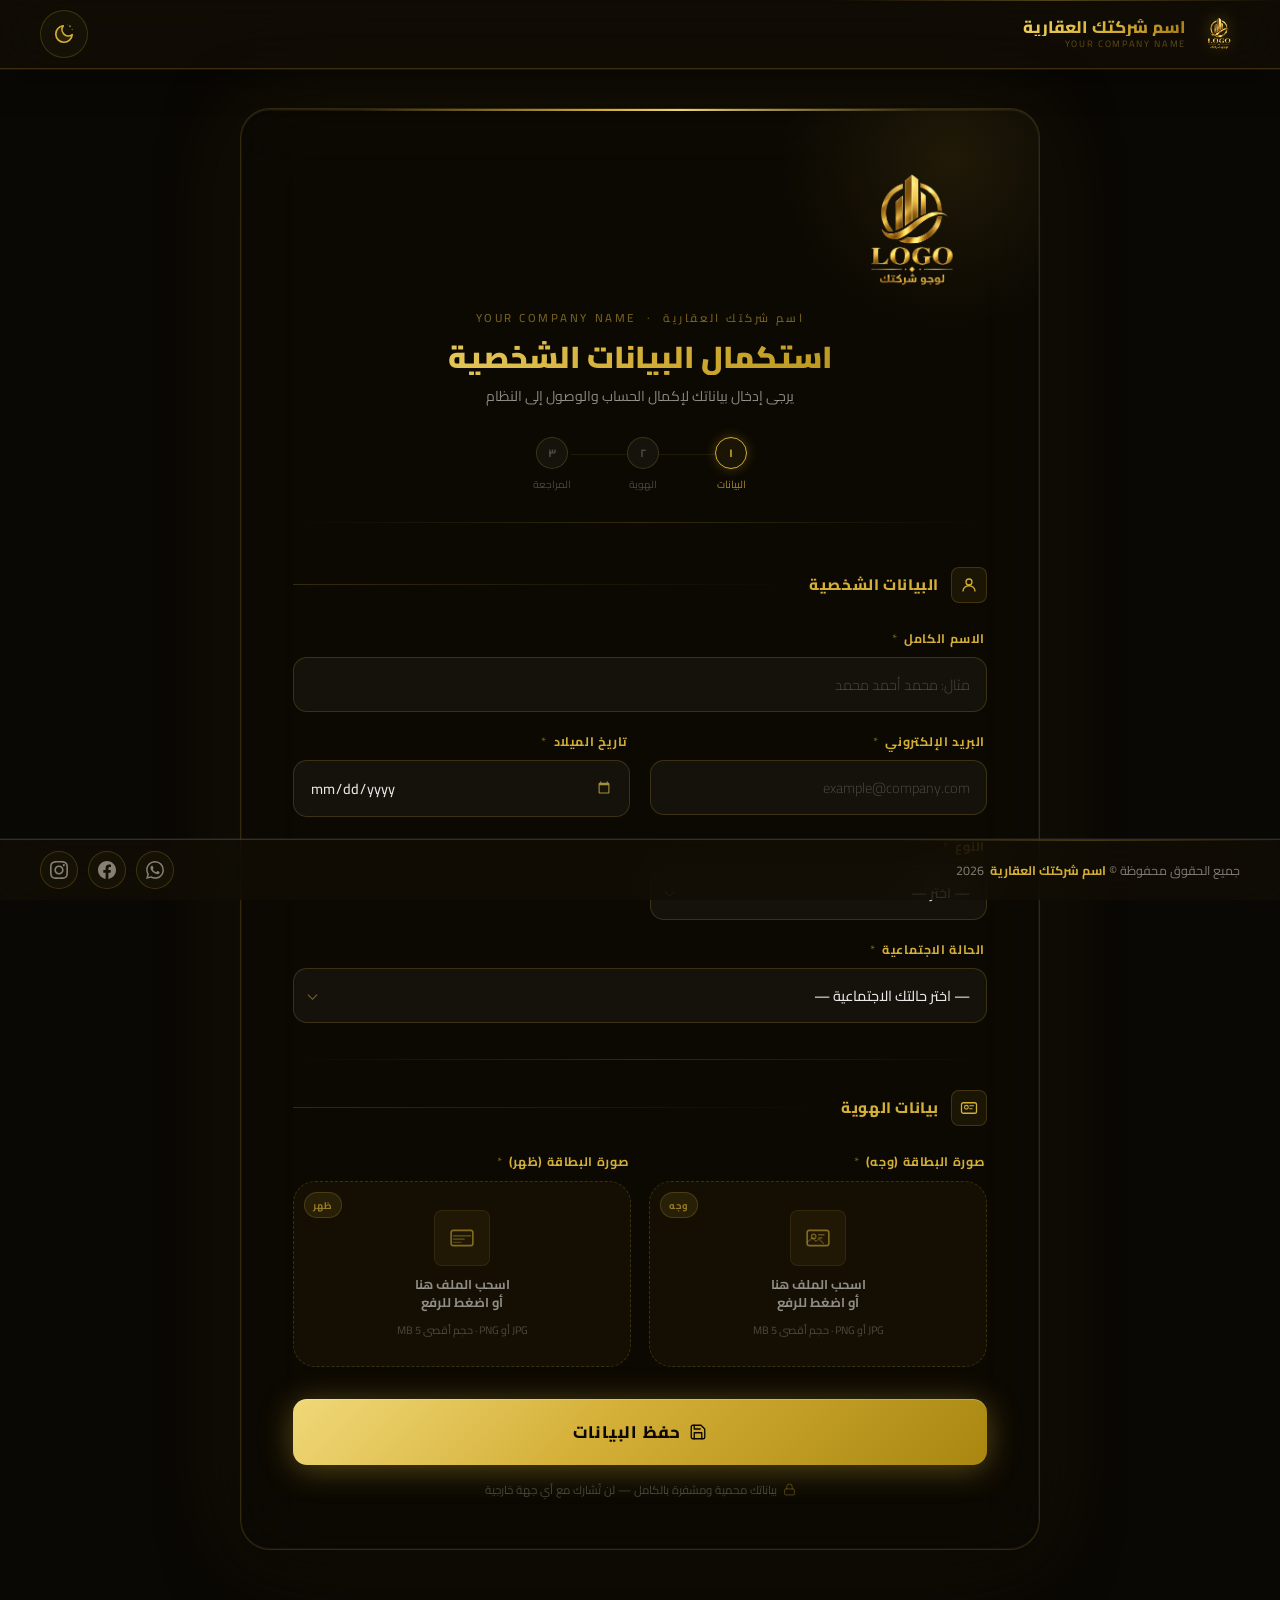
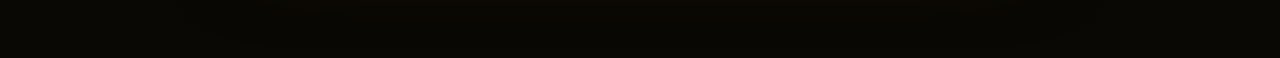
==== commit bf62e68f: "Update fmt.Println message from 'Hello' to 'Goodbye'" ====
--- a/frist-register.html
+++ b/frist-register.html
@@ -304,7 +304,7 @@
                     <!-- ── Submit area ───────────────────────── -->
                     <div class="nq-submit-wrap">
 
-                        <button type="submit" class="nq-btn-submit">
+                        <button type="submit" class="nq-btn-submit" onclick="window.location.href='dashbord.html'">
                             <span class="nq-btn-label">
                                 <!-- Save icon -->
                                 <svg width="18" height="18" viewBox="0 0 24 24" fill="none"
@@ -377,4 +377,4 @@
     <script src="JS/register.js"></script>
 </body>
 
-</html>+</html>
